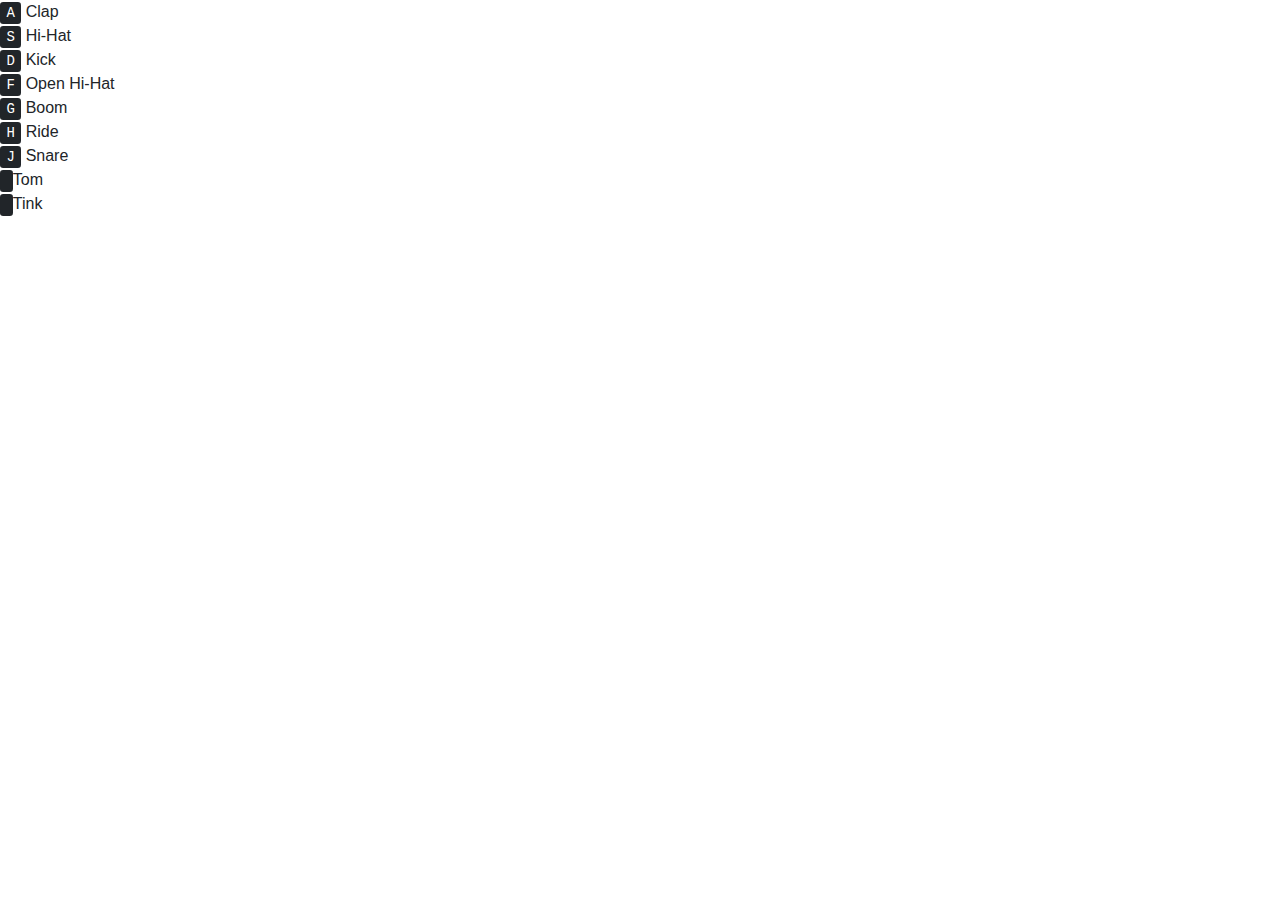
==== 01-drum-machine/index.html @ 94933559 "index.html init" ====
<!doctype html>
<html lang="en">

<head>
  <title>js30-drumkit</title>
  <!-- Required meta tags -->
  <meta charset="utf-8">
  <meta name="viewport" content="width=device-width, initial-scale=1, shrink-to-fit=no">

  <!-- Bootstrap CSS -->
  <link rel="stylesheet" href="https://stackpath.bootstrapcdn.com/bootstrap/4.3.1/css/bootstrap.min.css"
    integrity="sha384-ggOyR0iXCbMQv3Xipma34MD+dH/1fQ784/j6cY/iJTQUOhcWr7x9JvoRxT2MZw1T" crossorigin="anonymous">
</head>

<body>

  <section class="keys">
    <div class="key" data-key="65">
      <kbd>A</kbd>
      <span class="sound">Clap</span>
    </div>
    <div class="key" data-key="83">
      <kbd>S</kbd>
      <span class="sound">Hi-Hat</span>
    </div>
    <div class="key" data-key="68">
      <kbd>D</kbd>
      <span class="sound">Kick</span>
    </div>
    <div class="key" data-key="70">
      <kbd>F</kbd>
      <span class="sound">Open Hi-Hat</span>
    </div>
    <div class="key" data-key="71">
      <kbd>G</kbd>
      <span class="sound">Boom</span>
    </div>
    <div class="key" data-key="72">
      <kbd>H</kbd>
      <span class="sound">Ride</span>
    </div>
    <div class="key" data-key="74">
      <kbd>J</kbd>
      <span class="sound">Snare</span>
    </div>
    <div class="key" data-key="75">
      <kbd></kbd>
      <span class="sound">Tom</span>
    </div>
    <div class="key" data-key="76">
      <kbd></kbd>
      <span class="sound">Tink</span>
    </div>

  </section>
  <!-- Optional JavaScript -->
  <!-- jQuery first, then Popper.js, then Bootstrap JS -->
  <script src="https://code.jquery.com/jquery-3.3.1.slim.min.js"
    integrity="sha384-q8i/X+965DzO0rT7abK41JStQIAqVgRVzpbzo5smXKp4YfRvH+8abtTE1Pi6jizo" crossorigin="anonymous">
  </script>
  <script src="https://cdnjs.cloudflare.com/ajax/libs/popper.js/1.14.7/umd/popper.min.js"
    integrity="sha384-UO2eT0CpHqdSJQ6hJty5KVphtPhzWj9WO1clHTMGa3JDZwrnQq4sF86dIHNDz0W1" crossorigin="anonymous">
  </script>
  <script src="https://stackpath.bootstrapcdn.com/bootstrap/4.3.1/js/bootstrap.min.js"
    integrity="sha384-JjSmVgyd0p3pXB1rRibZUAYoIIy6OrQ6VrjIEaFf/nJGzIxFDsf4x0xIM+B07jRM" crossorigin="anonymous">
  </script>
</body>

</html>
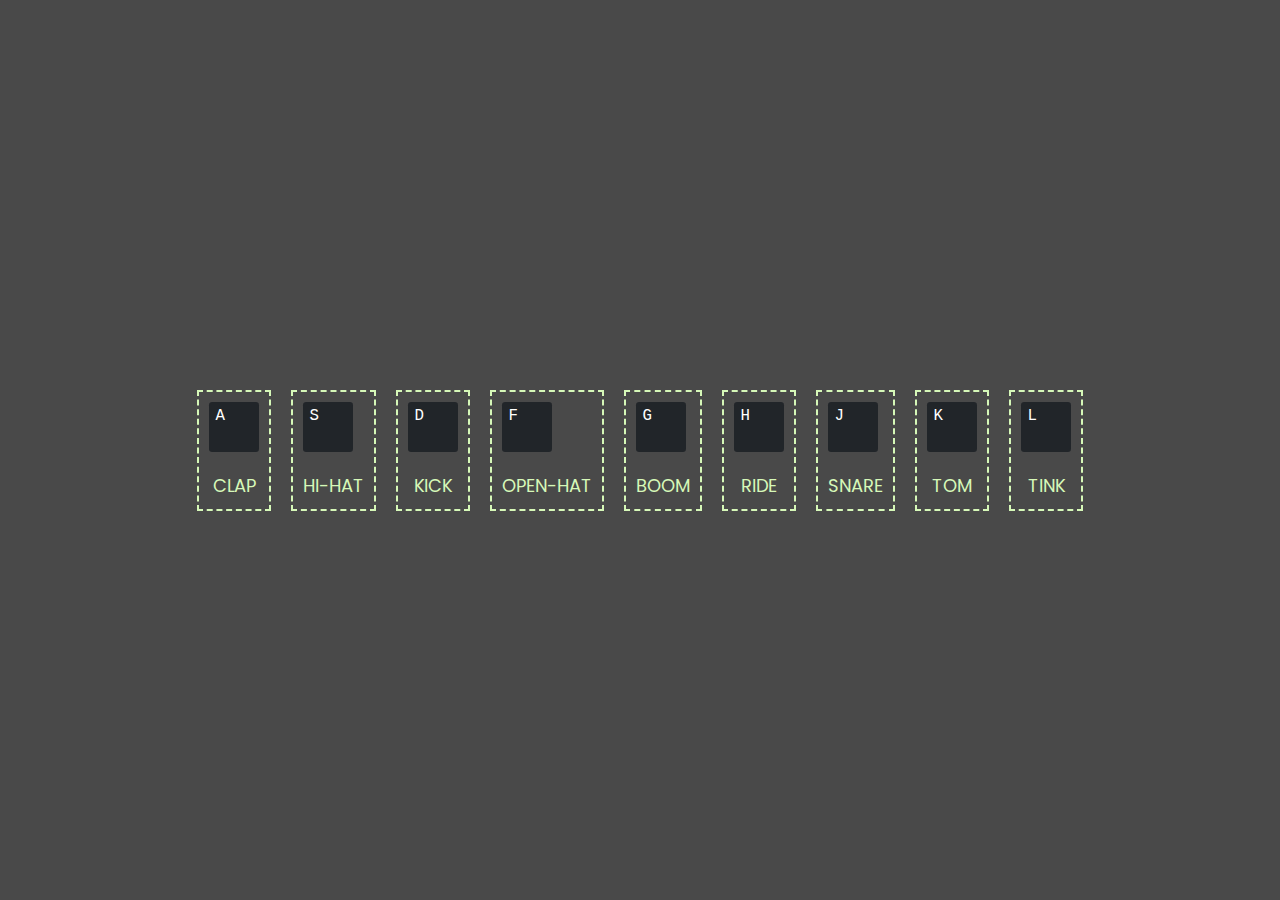
==== commit d4de6036: "styles added" ====
--- a/01-drum-machine/index.html
+++ b/01-drum-machine/index.html
@@ -10,6 +10,13 @@
   <!-- Bootstrap CSS -->
   <link rel="stylesheet" href="https://stackpath.bootstrapcdn.com/bootstrap/4.3.1/css/bootstrap.min.css"
     integrity="sha384-ggOyR0iXCbMQv3Xipma34MD+dH/1fQ784/j6cY/iJTQUOhcWr7x9JvoRxT2MZw1T" crossorigin="anonymous">
+
+  <!-- User CSS -->
+  <link rel="stylesheet" href="style.css">
+
+  <!-- Google Fonts -->
+  <link rel="preconnect" href="https://fonts.gstatic.com">
+  <link href="https://fonts.googleapis.com/css2?family=Poppins:wght@900&display=swap" rel="stylesheet">
 </head>
 
 <body>
@@ -29,7 +36,7 @@
     </div>
     <div class="key" data-key="70">
       <kbd>F</kbd>
-      <span class="sound">Open Hi-Hat</span>
+      <span class="sound">Open-Hat</span>
     </div>
     <div class="key" data-key="71">
       <kbd>G</kbd>
@@ -44,11 +51,11 @@
       <span class="sound">Snare</span>
     </div>
     <div class="key" data-key="75">
-      <kbd></kbd>
+      <kbd>K</kbd>
       <span class="sound">Tom</span>
     </div>
     <div class="key" data-key="76">
-      <kbd></kbd>
+      <kbd>L</kbd>
       <span class="sound">Tink</span>
     </div>
 
@@ -64,6 +71,7 @@
   <script src="https://stackpath.bootstrapcdn.com/bootstrap/4.3.1/js/bootstrap.min.js"
     integrity="sha384-JjSmVgyd0p3pXB1rRibZUAYoIIy6OrQ6VrjIEaFf/nJGzIxFDsf4x0xIM+B07jRM" crossorigin="anonymous">
   </script>
+  <script src="index.js"></script>
 </body>
 
 </html>--- a/01-drum-machine/style.css
+++ b/01-drum-machine/style.css
@@ -0,0 +1,42 @@
+body {
+  display: grid;
+  place-items: center;
+  height: 100vh;
+  font-family: 'Poppins', sans-serif;
+  text-transform: uppercase;
+  font-size: 18px;
+  background: rgb(73, 73, 73);
+}
+
+.keys {
+  display: flex;
+}
+
+.key {
+  display: flex;
+  flex-direction: column;
+  justify-content: center;
+  padding: 10px;
+  margin: 10px;
+  border: 2px dashed #d6f8b8;
+
+}
+
+kbd {
+
+  width: 50px;
+  height: 50px;
+}
+
+span {
+  margin-top: 20px;
+  text-align: center;
+  color: #d6f8b8;
+}
+
+@media screen and (max-width:900px) {
+  .keys {
+    display: block;
+  }
+
+}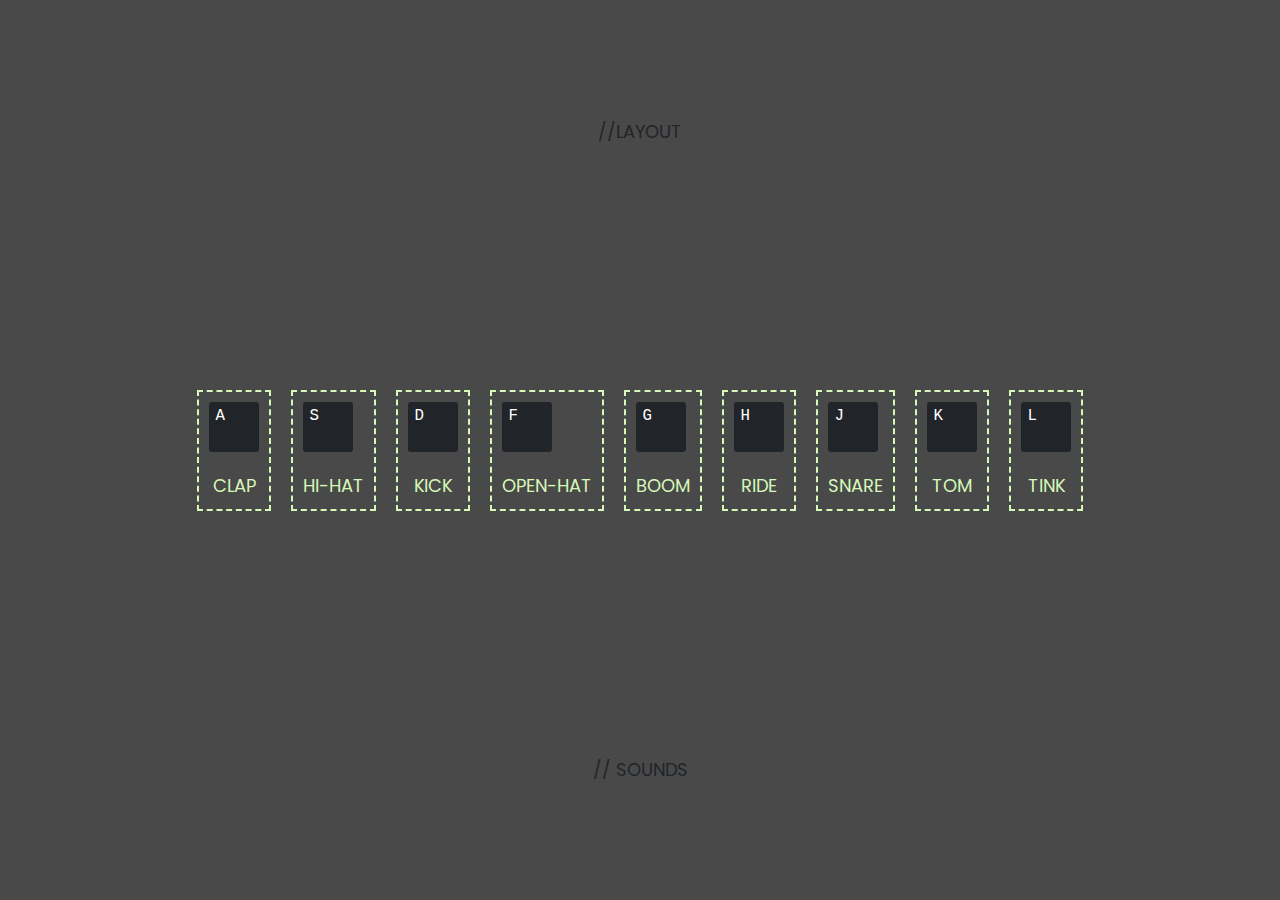
==== commit 9a13f969: "audio files defined to index.html" ====
--- a/01-drum-machine/index.html
+++ b/01-drum-machine/index.html
@@ -21,6 +21,7 @@
 
 <body>
 
+  //layout
   <section class="keys">
     <div class="key" data-key="65">
       <kbd>A</kbd>
@@ -58,8 +59,19 @@
       <kbd>L</kbd>
       <span class="sound">Tink</span>
     </div>
+  </section>
 
-  </section>
+  // sounds
+  <audio data-key="65" src="./sounds/clap.wav"></audio>
+  <audio data-key="83" src="./sounds/hihat.wav"></audio>
+  <audio data-key="68" src="./sounds/kick.wav"></audio>
+  <audio data-key="70" src="./sounds/openhat.wav"></audio>
+  <audio data-key="71" src="./sounds/boom.wav"></audio>
+  <audio data-key="72" src="./sounds/ride.wav"></audio>
+  <audio data-key="74" src="./sounds/snare.wav"></audio>
+  <audio data-key="75" src="./sounds/tom.wav"></audio>
+  <audio data-key="76" src="./sounds/tink.wav"></audio>
+
   <!-- Optional JavaScript -->
   <!-- jQuery first, then Popper.js, then Bootstrap JS -->
   <script src="https://code.jquery.com/jquery-3.3.1.slim.min.js"
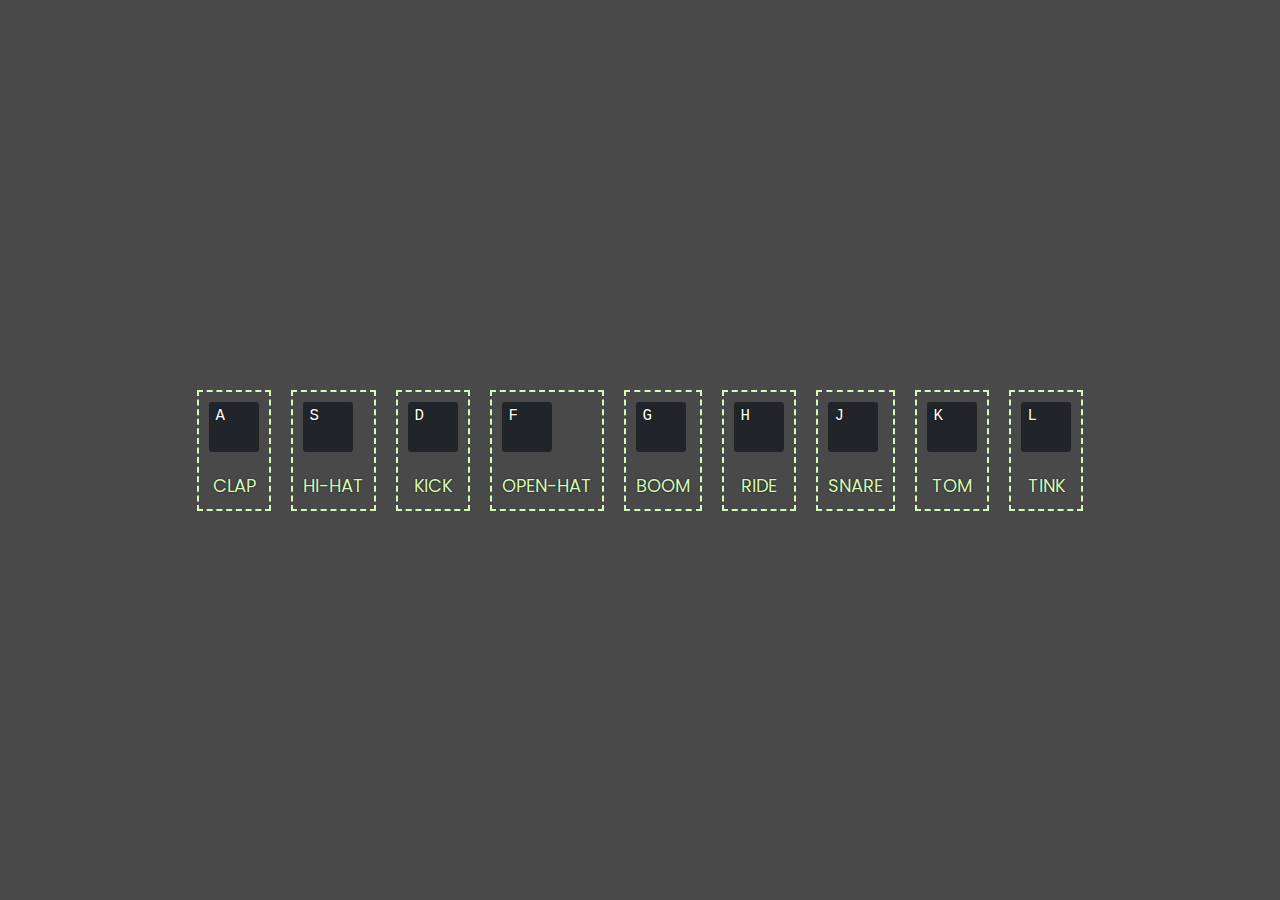
==== commit 795975d8: "dom and functions added" ====
--- a/01-drum-machine/index.html
+++ b/01-drum-machine/index.html
@@ -21,7 +21,7 @@
 
 <body>
 
-  //layout
+  <!-- layout -->
   <section class="keys">
     <div class="key" data-key="65">
       <kbd>A</kbd>
@@ -61,7 +61,7 @@
     </div>
   </section>
 
-  // sounds
+  <!-- sounds -->
   <audio data-key="65" src="./sounds/clap.wav"></audio>
   <audio data-key="83" src="./sounds/hihat.wav"></audio>
   <audio data-key="68" src="./sounds/kick.wav"></audio>
--- a/01-drum-machine/style.css
+++ b/01-drum-machine/style.css
@@ -19,7 +19,8 @@
   padding: 10px;
   margin: 10px;
   border: 2px dashed #d6f8b8;
-
+  transition: all .07s ease;
+  text-shadow: 0 0 .1rem #000;
 }
 
 kbd {
